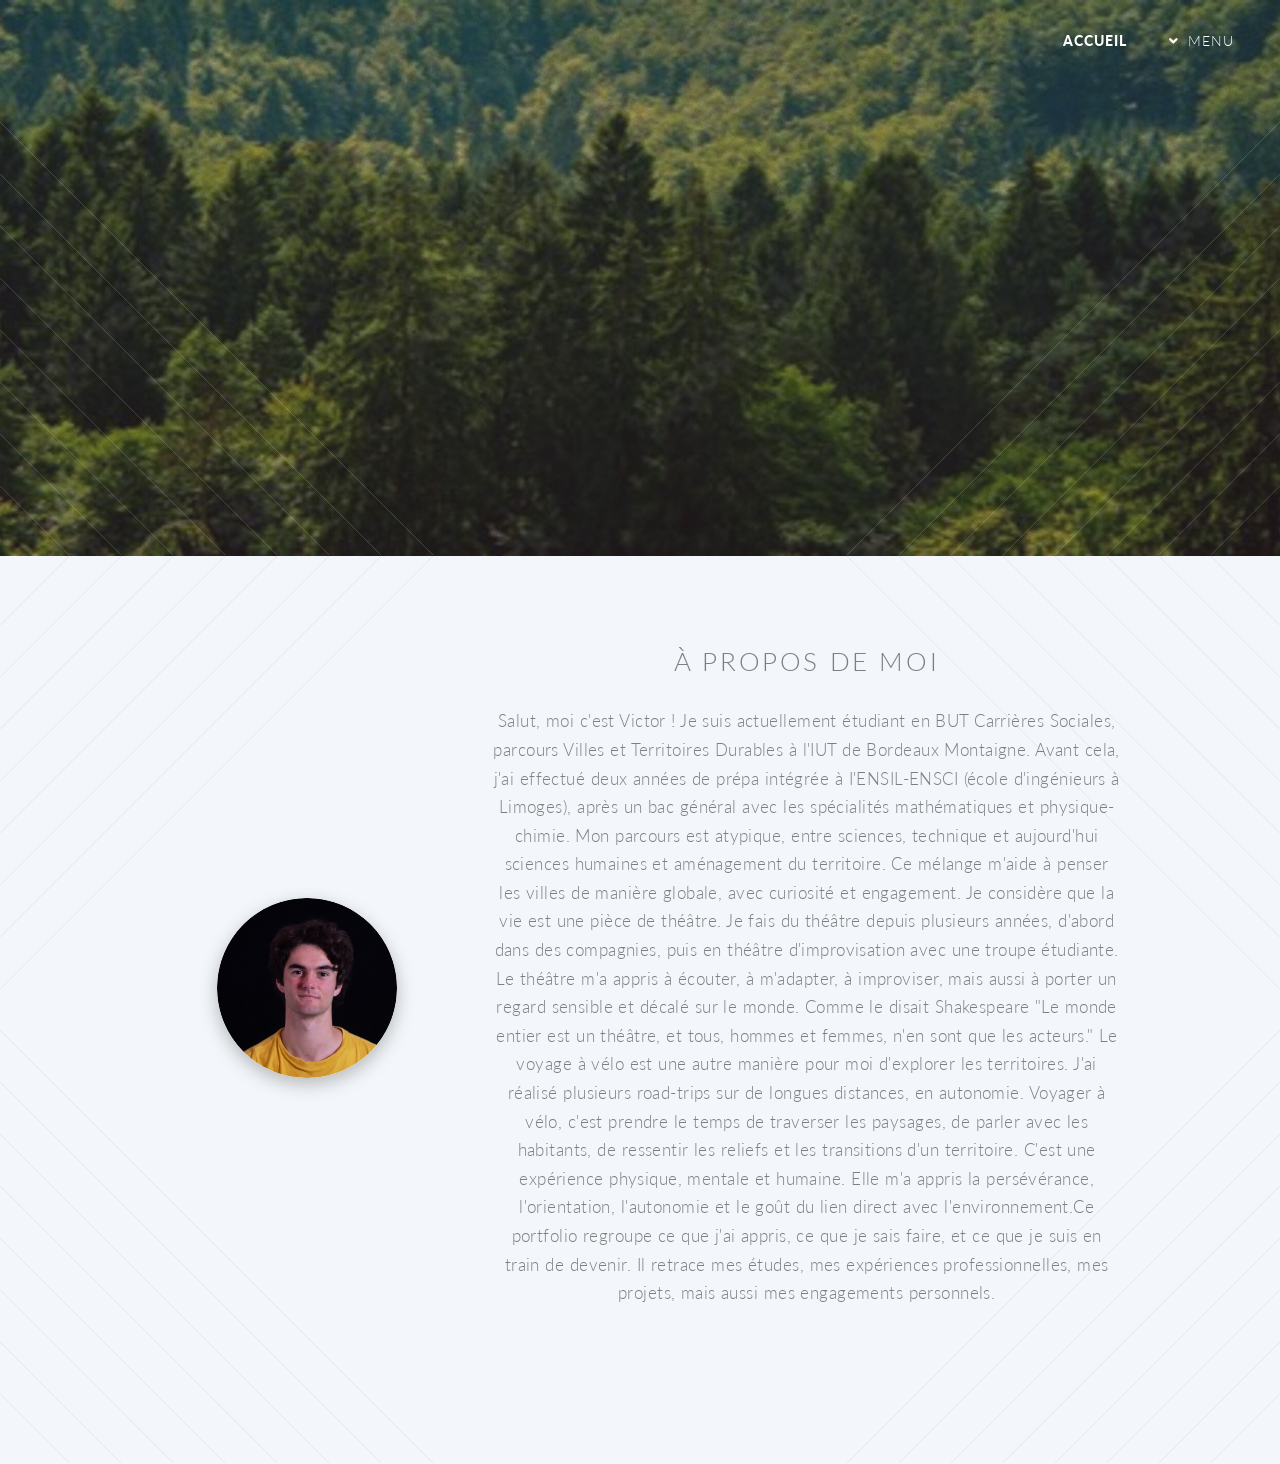
==== index.html @ 9b6bcefb "Update index.html" ====
<!DOCTYPE HTML>
<!--
	Twenty by HTML5 UP
	html5up.net | @ajlkn
	Free for personal and commercial use under the CCA 3.0 license (html5up.net/license)
-->
<html>
	<head>
		<meta charset="utf-8" />
		<meta name="viewport" content="width=device-width, initial-scale=1, user-scalable=no" />
		<link rel="stylesheet" href="assets/css/main.css" />
		<noscript><link rel="stylesheet" href="assets/css/noscript.css" /></noscript>
	</head>
	<body class="index is-preload">
		<div id="page-wrapper">

			<!-- Header -->
				<header id="header" class="alt">
					<nav id="nav">
						<ul>
							<li class="current"><a href="index.html">Accueil</a></li>
							<li class="submenu">
								<a href="#">Menu</a>
								<ul>
									<li><a href="left-sidebar.html">Mes études</a></li>
									<li><a href="right-sidebar.html">Mes experiences</a></li>
									<li><a href="no-sidebar.html">No Sidebar</a></li>
									<li><a href="contact.html">Contact</a></li>
									</li>
								</ul>
							
					</nav>
				</header>

			<!-- Banner -->
				<section id="banner">

					<!--
						".inner" is set up as an inline-block so it automatically expands
						in both directions to fit whatever's inside it. This means it won't
						automatically wrap lines, so be sure to use line breaks where
						appropriate (<br />).
					-->
					<div class="inner">

						<header>
							<h2>Portfolio <br>Victor <br>Thiébaut Pelgrain</h2>
						</footer>

					</div>

				</section>

			<!-- Main -->
				<article id="main">

			<!-- Section À propos de moi -->
				<section class="wrapper style1 container special">
					<div class="row aln-middle">
						<div class="col-4" style="text-align: center;">
							<div class="profile-pic">
					<img src="images/victor1.png" alt="Victor" />
				</div>
			</div>
			<div class="col-8">
						<h2>À propos de moi</h2>
						<p> Salut, moi c'est Victor !
Je suis actuellement étudiant en BUT Carrières Sociales, parcours Villes et Territoires Durables à l'IUT de Bordeaux Montaigne.
Avant cela, j'ai effectué deux années de prépa intégrée à I'ENSIL-ENSCI (école d'ingénieurs à Limoges), après un bac général avec les spécialités mathématiques et physique-chimie.
Mon parcours est atypique, entre sciences, technique et aujourd'hui sciences humaines et aménagement du territoire. Ce mélange m'aide à penser les villes de manière globale, avec curiosité et engagement.
Je considère que la vie est une pièce de théâtre. Je fais du théâtre depuis plusieurs années, d'abord dans des compagnies, puis en théâtre d'improvisation avec une troupe étudiante. Le théâtre m'a appris à écouter, à m'adapter, à improviser, mais aussi à porter un regard sensible et décalé sur le monde. Comme le disait Shakespeare
"Le monde entier est un théâtre, et tous, hommes et femmes, n'en sont que les acteurs."
Le voyage à vélo est une autre manière pour moi d'explorer les territoires. J'ai réalisé plusieurs road-trips sur de longues distances, en autonomie. Voyager à vélo, c'est prendre le temps de traverser les paysages, de parler avec les habitants, de ressentir les reliefs et les transitions d'un territoire. C'est une expérience physique, mentale et humaine. Elle m'a appris la persévérance, l'orientation, l'autonomie et le goût du lien direct avec l'environnement.Ce portfolio regroupe ce que j'ai appris, ce que je sais faire, et ce que je suis en train de devenir. Il retrace mes études, mes expériences professionnelles, mes projets, mais aussi mes engagements personnels.
</p>
					</header>


</html>
---- assets/css/main.css ----
@import url("fontawesome-all.min.css");
@import url("https://fonts.googleapis.com/css?family=Lato:300,400,900");

/*
	Twenty by HTML5 UP
	html5up.net | @ajlkn
	Free for personal and commercial use under the CCA 3.0 license (html5up.net/license)
*/

html, body, div, span, applet, object,
iframe, h1, h2, h3, h4, h5, h6, p, blockquote,
pre, a, abbr, acronym, address, big, cite,
code, del, dfn, em, img, ins, kbd, q, s, samp,
small, strike, strong, sub, sup, tt, var, b,
u, i, center, dl, dt, dd, ol, ul, li, fieldset,
form, label, legend, table, caption, tbody,
tfoot, thead, tr, th, td, article, aside,
canvas, details, embed, figure, figcaption,
footer, header, hgroup, menu, nav, output, ruby,
section, summary, time, mark, audio, video {
	margin: 0;
	padding: 0;
	border: 0;
	font-size: 100%;
	font: inherit;
	vertical-align: baseline;}

article, aside, details, figcaption, figure,
footer, header, hgroup, menu, nav, section {
	display: block;}

body {
	line-height: 1;
}

ol, ul {
	list-style: none;
}

blockquote, q {
	quotes: none;
}

	blockquote:before, blockquote:after, q:before, q:after {
		content: '';
		content: none;
	}

table {
	border-collapse: collapse;
	border-spacing: 0;
}

body {
	-webkit-text-size-adjust: none;
}

mark {
	background-color: transparent;
	color: inherit;
}

input::-moz-focus-inner {
	border: 0;
	padding: 0;
}

input, select, textarea {
	-moz-appearance: none;
	-webkit-appearance: none;
	-ms-appearance: none;
	appearance: none;
}

/* Basic */

	html {
		box-sizing: border-box;
	}

	*, *:before, *:after {
		box-sizing: inherit;
	}

	body {
		background: #f3f6fa;
	}

		body.is-preload *, body.is-preload *:before, body.is-preload *:after {
			-moz-animation: none !important;
			-webkit-animation: none !important;
			-ms-animation: none !important;
			animation: none !important;
			-moz-transition: none !important;
			-webkit-transition: none !important;
			-ms-transition: none !important;
			transition: none !important;
		}

	body, input, select, textarea {
		color: #7c8081;
		font-family: 'Lato', sans-serif;
		font-size: 15pt;
		font-weight: 300;
		letter-spacing: 0.025em;
		line-height: 1.75em;
	}

	a {
		-moz-transition: color 0.2s ease-in-out, border-color 0.2s ease-in-out, background-color 0.2s ease-in-out;
		-webkit-transition: color 0.2s ease-in-out, border-color 0.2s ease-in-out, background-color 0.2s ease-in-out;
		-ms-transition: color 0.2s ease-in-out, border-color 0.2s ease-in-out, background-color 0.2s ease-in-out;
		transition: color 0.2s ease-in-out, border-color 0.2s ease-in-out, background-color 0.2s ease-in-out;
		color: #3fb1a3;
		text-decoration: none;
		border-bottom: dotted 1px;
	}

		a:hover {
			border-bottom-color: transparent;
		}

	strong, b {
		font-weight: 400;
	}

	p, ul, ol, dl, table, blockquote {
		margin: 0 0 2em 0;
	}

	h1, h2, h3, h4, h5, h6 {
		color: inherit;
		font-weight: 300;
		line-height: 1.75em;
		margin-bottom: 1em;
		text-transform: uppercase;
	}

		h1 a, h2 a, h3 a, h4 a, h5 a, h6 a {
			color: inherit;
			text-decoration: none;
			border: 0;
		}

	h2 {
		font-size: 1.5em;
		letter-spacing: 0.1em;
	}

	h3 {
		font-size: 1.15em;
		letter-spacing: 0.025em;
	}

	sub {
		font-size: 0.8em;
		position: relative;
		top: 0.5em;
	}

	sup {
		font-size: 0.8em;
		position: relative;
		top: -0.5em;
	}

	hr {
		border-top: solid 1px rgba(124, 128, 129, 0.2);
		border: 0;
		margin-bottom: 1.5em;
	}

	blockquote {
		border-left: solid 0.5em rgba(124, 128, 129, 0.2);
		font-style: italic;
		padding: 1em 0 1em 2em;
	}

/* Container */

	.container {
		margin: 0 auto;
		max-width: 100%;
		width: 1400px;
	}

		.container.medium {
			width: 1050px;
		}

		@media screen and (max-width: 1680px) {

			.container {
				width: 1200px;
			}

				.container.medium {
					width: 900px;
				}

		}

		@media screen and (max-width: 1280px) {

			.container {
				width: 960px;
			}

				.container.medium {
					width: 735px;
				}

		}

		@media screen and (max-width: 980px) {

			.container {
				width: 95%;
			}

				.container.medium {
					width: 71.25%;
				}

		}

		@media screen and (max-width: 840px) {

			.container {
				width: 95%;
			}

				.container.medium {
					width: 95%;
				}

		}

		@media screen and (max-width: 736px) {

			.container {
				width: 100%;
			}

				.container.medium {
					width: 100%;
				}

		}

/* Row */

	.row {
		display: flex;
		flex-wrap: wrap;
		box-sizing: border-box;
		align-items: stretch;
	}

		.row > * {
			box-sizing: border-box;
		}

		.row.gtr-uniform > * > :last-child {
			margin-bottom: 0;
		}

		.row.aln-left {
			justify-content: flex-start;
		}

		.row.aln-center {
			justify-content: center;
		}

		.row.aln-right {
			justify-content: flex-end;
		}

		.row.aln-top {
			align-items: flex-start;
		}

		.row.aln-middle {
			align-items: center;
		}

		.row.aln-bottom {
			align-items: flex-end;
		}

		.row > .imp {
			order: -1;
		}

		.row > .col-1 {
			width: 8.33333%;
		}

		.row > .off-1 {
			margin-left: 8.33333%;
		}

		.row > .col-2 {
			width: 16.66667%;
		}

		.row > .off-2 {
			margin-left: 16.66667%;
		}

		.row > .col-3 {
			width: 25%;
		}

		.row > .off-3 {
			margin-left: 25%;
		}

		.row > .col-4 {
			width: 33.33333%;
		}

		.row > .off-4 {
			margin-left: 33.33333%;
		}

		.row > .col-5 {
			width: 41.66667%;
		}

		.row > .off-5 {
			margin-left: 41.66667%;
		}

		.row > .col-6 {
			width: 50%;
		}

		.row > .off-6 {
			margin-left: 50%;
		}

		.row > .col-7 {
			width: 58.33333%;
		}

		.row > .off-7 {
			margin-left: 58.33333%;
		}

		.row > .col-8 {
			width: 66.66667%;
		}

		.row > .off-8 {
			margin-left: 66.66667%;
		}

		.row > .col-9 {
			width: 75%;
		}

		.row > .off-9 {
			margin-left: 75%;
		}

		.row > .col-10 {
			width: 83.33333%;
		}

		.row > .off-10 {
			margin-left: 83.33333%;
		}

		.row > .col-11 {
			width: 91.66667%;
		}

		.row > .off-11 {
			margin-left: 91.66667%;
		}

		.row > .col-12 {
			width: 100%;
		}

		.row > .off-12 {
			margin-left: 100%;
		}

		.row.gtr-0 {
			margin-top: 0px;
			margin-left: 0px;
		}

			.row.gtr-0 > * {
				padding: 0px 0 0 0px;
			}

			.row.gtr-0.gtr-uniform {
				margin-top: 0px;
			}

				.row.gtr-0.gtr-uniform > * {
					padding-top: 0px;
				}

		.row.gtr-25 {
			margin-top: -12.5px;
			margin-left: -12.5px;
		}

			.row.gtr-25 > * {
				padding: 12.5px 0 0 12.5px;
			}

			.row.gtr-25.gtr-uniform {
				margin-top: -12.5px;
			}

				.row.gtr-25.gtr-uniform > * {
					padding-top: 12.5px;
				}

		.row.gtr-50 {
			margin-top: -25px;
			margin-left: -25px;
		}

			.row.gtr-50 > * {
				padding: 25px 0 0 25px;
			}

			.row.gtr-50.gtr-uniform {
				margin-top: -25px;
			}

				.row.gtr-50.gtr-uniform > * {
					padding-top: 25px;
				}

		.row {
			margin-top: -50px;
			margin-left: -50px;
		}

			.row > * {
				padding: 50px 0 0 50px;
			}

			.row.gtr-uniform {
				margin-top: -50px;
			}

				.row.gtr-uniform > * {
					padding-top: 50px;
				}

		.row.gtr-150 {
			margin-top: -75px;
			margin-left: -75px;
		}

			.row.gtr-150 > * {
				padding: 75px 0 0 75px;
			}

			.row.gtr-150.gtr-uniform {
				margin-top: -75px;
			}

				.row.gtr-150.gtr-uniform > * {
					padding-top: 75px;
				}

		.row.gtr-200 {
			margin-top: -100px;
			margin-left: -100px;
		}

			.row.gtr-200 > * {
				padding: 100px 0 0 100px;
			}

			.row.gtr-200.gtr-uniform {
				margin-top: -100px;
			}

				.row.gtr-200.gtr-uniform > * {
					padding-top: 100px;
				}

		@media screen and (max-width: 1680px) {

			.row {
				display: flex;
				flex-wrap: wrap;
				box-sizing: border-box;
				align-items: stretch;
			}

				.row > * {
					box-sizing: border-box;
				}

				.row.gtr-uniform > * > :last-child {
					margin-bottom: 0;
				}

				.row.aln-left {
					justify-content: flex-start;
				}

				.row.aln-center {
					justify-content: center;
				}

				.row.aln-right {
					justify-content: flex-end;
				}

				.row.aln-top {
					align-items: flex-start;
				}

				.row.aln-middle {
					align-items: center;
				}

				.row.aln-bottom {
					align-items: flex-end;
				}

				.row > .imp-wide {
					order: -1;
				}

				.row > .col-1-wide {
					width: 8.33333%;
				}

				.row > .off-1-wide {
					margin-left: 8.33333%;
				}

				.row > .col-2-wide {
					width: 16.66667%;
				}

				.row > .off-2-wide {
					margin-left: 16.66667%;
				}

				.row > .col-3-wide {
					width: 25%;
				}

				.row > .off-3-wide {
					margin-left: 25%;
				}

				.row > .col-4-wide {
					width: 33.33333%;
				}

				.row > .off-4-wide {
					margin-left: 33.33333%;
				}

				.row > .col-5-wide {
					width: 41.66667%;
				}

				.row > .off-5-wide {
					margin-left: 41.66667%;
				}

				.row > .col-6-wide {
					width: 50%;
				}

				.row > .off-6-wide {
					margin-left: 50%;
				}

				.row > .col-7-wide {
					width: 58.33333%;
				}

				.row > .off-7-wide {
					margin-left: 58.33333%;
				}

				.row > .col-8-wide {
					width: 66.66667%;
				}

				.row > .off-8-wide {
					margin-left: 66.66667%;
				}

				.row > .col-9-wide {
					width: 75%;
				}

				.row > .off-9-wide {
					margin-left: 75%;
				}

				.row > .col-10-wide {
					width: 83.33333%;
				}

				.row > .off-10-wide {
					margin-left: 83.33333%;
				}

				.row > .col-11-wide {
					width: 91.66667%;
				}

				.row > .off-11-wide {
					margin-left: 91.66667%;
				}

				.row > .col-12-wide {
					width: 100%;
				}

				.row > .off-12-wide {
					margin-left: 100%;
				}

				.row.gtr-0 {
					margin-top: 0px;
					margin-left: 0px;
				}

					.row.gtr-0 > * {
						padding: 0px 0 0 0px;
					}

					.row.gtr-0.gtr-uniform {
						margin-top: 0px;
					}

						.row.gtr-0.gtr-uniform > * {
							padding-top: 0px;
						}

				.row.gtr-25 {
					margin-top: -10px;
					margin-left: -10px;
				}

					.row.gtr-25 > * {
						padding: 10px 0 0 10px;
					}

					.row.gtr-25.gtr-uniform {
						margin-top: -10px;
					}

						.row.gtr-25.gtr-uniform > * {
							padding-top: 10px;
						}

				.row.gtr-50 {
					margin-top: -20px;
					margin-left: -20px;
				}

					.row.gtr-50 > * {
						padding: 20px 0 0 20px;
					}

					.row.gtr-50.gtr-uniform {
						margin-top: -20px;
					}

						.row.gtr-50.gtr-uniform > * {
							padding-top: 20px;
						}

				.row {
					margin-top: -40px;
					margin-left: -40px;
				}

					.row > * {
						padding: 40px 0 0 40px;
					}

					.row.gtr-uniform {
						margin-top: -40px;
					}

						.row.gtr-uniform > * {
							padding-top: 40px;
						}

				.row.gtr-150 {
					margin-top: -60px;
					margin-left: -60px;
				}

					.row.gtr-150 > * {
						padding: 60px 0 0 60px;
					}

					.row.gtr-150.gtr-uniform {
						margin-top: -60px;
					}

						.row.gtr-150.gtr-uniform > * {
							padding-top: 60px;
						}

				.row.gtr-200 {
					margin-top: -80px;
					margin-left: -80px;
				}

					.row.gtr-200 > * {
						padding: 80px 0 0 80px;
					}

					.row.gtr-200.gtr-uniform {
						margin-top: -80px;
					}

						.row.gtr-200.gtr-uniform > * {
							padding-top: 80px;
						}

		}

		@media screen and (max-width: 1280px) {

			.row {
				display: flex;
				flex-wrap: wrap;
				box-sizing: border-box;
				align-items: stretch;
			}

				.row > * {
					box-sizing: border-box;
				}

				.row.gtr-uniform > * > :last-child {
					margin-bottom: 0;
				}

				.row.aln-left {
					justify-content: flex-start;
				}

				.row.aln-center {
					justify-content: center;
				}

				.row.aln-right {
					justify-content: flex-end;
				}

				.row.aln-top {
					align-items: flex-start;
				}

				.row.aln-middle {
					align-items: center;
				}

				.row.aln-bottom {
					align-items: flex-end;
				}

				.row > .imp-normal {
					order: -1;
				}

				.row > .col-1-normal {
					width: 8.33333%;
				}

				.row > .off-1-normal {
					margin-left: 8.33333%;
				}

				.row > .col-2-normal {
					width: 16.66667%;
				}

				.row > .off-2-normal {
					margin-left: 16.66667%;
				}

				.row > .col-3-normal {
					width: 25%;
				}

				.row > .off-3-normal {
					margin-left: 25%;
				}

				.row > .col-4-normal {
					width: 33.33333%;
				}

				.row > .off-4-normal {
					margin-left: 33.33333%;
				}

				.row > .col-5-normal {
					width: 41.66667%;
				}

				.row > .off-5-normal {
					margin-left: 41.66667%;
				}

				.row > .col-6-normal {
					width: 50%;
				}

				.row > .off-6-normal {
					margin-left: 50%;
				}

				.row > .col-7-normal {
					width: 58.33333%;
				}

				.row > .off-7-normal {
					margin-left: 58.33333%;
				}

				.row > .col-8-normal {
					width: 66.66667%;
				}

				.row > .off-8-normal {
					margin-left: 66.66667%;
				}

				.row > .col-9-normal {
					width: 75%;
				}

				.row > .off-9-normal {
					margin-left: 75%;
				}

				.row > .col-10-normal {
					width: 83.33333%;
				}

				.row > .off-10-normal {
					margin-left: 83.33333%;
				}

				.row > .col-11-normal {
					width: 91.66667%;
				}

				.row > .off-11-normal {
					margin-left: 91.66667%;
				}

				.row > .col-12-normal {
					width: 100%;
				}

				.row > .off-12-normal {
					margin-left: 100%;
				}

				.row.gtr-0 {
					margin-top: 0px;
					margin-left: 0px;
				}

					.row.gtr-0 > * {
						padding: 0px 0 0 0px;
					}

					.row.gtr-0.gtr-uniform {
						margin-top: 0px;
					}

						.row.gtr-0.gtr-uniform > * {
							padding-top: 0px;
						}

				.row.gtr-25 {
					margin-top: -10px;
					margin-left: -10px;
				}

					.row.gtr-25 > * {
						padding: 10px 0 0 10px;
					}

					.row.gtr-25.gtr-uniform {
						margin-top: -10px;
					}

						.row.gtr-25.gtr-uniform > * {
							padding-top: 10px;
						}

				.row.gtr-50 {
					margin-top: -20px;
					margin-left: -20px;
				}

					.row.gtr-50 > * {
						padding: 20px 0 0 20px;
					}

					.row.gtr-50.gtr-uniform {
						margin-top: -20px;
					}

						.row.gtr-50.gtr-uniform > * {
							padding-top: 20px;
						}

				.row {
					margin-top: -40px;
					margin-left: -40px;
				}

					.row > * {
						padding: 40px 0 0 40px;
					}

					.row.gtr-uniform {
						margin-top: -40px;
					}

						.row.gtr-uniform > * {
							padding-top: 40px;
						}

				.row.gtr-150 {
					margin-top: -60px;
					margin-left: -60px;
				}

					.row.gtr-150 > * {
						padding: 60px 0 0 60px;
					}

					.row.gtr-150.gtr-uniform {
						margin-top: -60px;
					}

						.row.gtr-150.gtr-uniform > * {
							padding-top: 60px;
						}

				.row.gtr-200 {
					margin-top: -80px;
					margin-left: -80px;
				}

					.row.gtr-200 > * {
						padding: 80px 0 0 80px;
					}

					.row.gtr-200.gtr-uniform {
						margin-top: -80px;
					}

						.row.gtr-200.gtr-uniform > * {
							padding-top: 80px;
						}

		}

		@media screen and (max-width: 980px) {

			.row {
				display: flex;
				flex-wrap: wrap;
				box-sizing: border-box;
				align-items: stretch;
			}

				.row > * {
					box-sizing: border-box;
				}

				.row.gtr-uniform > * > :last-child {
					margin-bottom: 0;
				}

				.row.aln-left {
					justify-content: flex-start;
				}

				.row.aln-center {
					justify-content: center;
				}

				.row.aln-right {
					justify-content: flex-end;
				}

				.row.aln-top {
					align-items: flex-start;
				}

				.row.aln-middle {
					align-items: center;
				}

				.row.aln-bottom {
					align-items: flex-end;
				}

				.row > .imp-narrow {
					order: -1;
				}

				.row > .col-1-narrow {
					width: 8.33333%;
				}

				.row > .off-1-narrow {
					margin-left: 8.33333%;
				}

				.row > .col-2-narrow {
					width: 16.66667%;
				}

				.row > .off-2-narrow {
					margin-left: 16.66667%;
				}

				.row > .col-3-narrow {
					width: 25%;
				}

				.row > .off-3-narrow {
					margin-left: 25%;
				}

				.row > .col-4-narrow {
					width: 33.33333%;
				}

				.row > .off-4-narrow {
					margin-left: 33.33333%;
				}

				.row > .col-5-narrow {
					width: 41.66667%;
				}

				.row > .off-5-narrow {
					margin-left: 41.66667%;
				}

				.row > .col-6-narrow {
					width: 50%;
				}

				.row > .off-6-narrow {
					margin-left: 50%;
				}

				.row > .col-7-narrow {
					width: 58.33333%;
				}

				.row > .off-7-narrow {
					margin-left: 58.33333%;
				}

				.row > .col-8-narrow {
					width: 66.66667%;
				}

				.row > .off-8-narrow {
					margin-left: 66.66667%;
				}

				.row > .col-9-narrow {
					width: 75%;
				}

				.row > .off-9-narrow {
					margin-left: 75%;
				}

				.row > .col-10-narrow {
					width: 83.33333%;
				}

				.row > .off-10-narrow {
					margin-left: 83.33333%;
				}

				.row > .col-11-narrow {
					width: 91.66667%;
				}

				.row > .off-11-narrow {
					margin-left: 91.66667%;
				}

				.row > .col-12-narrow {
					width: 100%;
				}

				.row > .off-12-narrow {
					margin-left: 100%;
				}

				.row.gtr-0 {
					margin-top: 0px;
					margin-left: 0px;
				}

					.row.gtr-0 > * {
						padding: 0px 0 0 0px;
					}

					.row.gtr-0.gtr-uniform {
						margin-top: 0px;
					}

						.row.gtr-0.gtr-uniform > * {
							padding-top: 0px;
						}

				.row.gtr-25 {
					margin-top: -7.5px;
					margin-left: -7.5px;
				}

					.row.gtr-25 > * {
						padding: 7.5px 0 0 7.5px;
					}

					.row.gtr-25.gtr-uniform {
						margin-top: -7.5px;
					}

						.row.gtr-25.gtr-uniform > * {
							padding-top: 7.5px;
						}

				.row.gtr-50 {
					margin-top: -15px;
					margin-left: -15px;
				}

					.row.gtr-50 > * {
						padding: 15px 0 0 15px;
					}

					.row.gtr-50.gtr-uniform {
						margin-top: -15px;
					}

						.row.gtr-50.gtr-uniform > * {
							padding-top: 15px;
						}

				.row {
					margin-top: -30px;
					margin-left: -30px;
				}

					.row > * {
						padding: 30px 0 0 30px;
					}

					.row.gtr-uniform {
						margin-top: -30px;
					}

						.row.gtr-uniform > * {
							padding-top: 30px;
						}

				.row.gtr-150 {
					margin-top: -45px;
					margin-left: -45px;
				}

					.row.gtr-150 > * {
						padding: 45px 0 0 45px;
					}

					.row.gtr-150.gtr-uniform {
						margin-top: -45px;
					}

						.row.gtr-150.gtr-uniform > * {
							padding-top: 45px;
						}

				.row.gtr-200 {
					margin-top: -60px;
					margin-left: -60px;
				}

					.row.gtr-200 > * {
						padding: 60px 0 0 60px;
					}

					.row.gtr-200.gtr-uniform {
						margin-top: -60px;
					}

						.row.gtr-200.gtr-uniform > * {
							padding-top: 60px;
						}

		}

		@media screen and (max-width: 840px) {

			.row {
				display: flex;
				flex-wrap: wrap;
				box-sizing: border-box;
				align-items: stretch;
			}

				.row > * {
					box-sizing: border-box;
				}

				.row.gtr-uniform > * > :last-child {
					margin-bottom: 0;
				}

				.row.aln-left {
					justify-content: flex-start;
				}

				.row.aln-center {
					justify-content: center;
				}

				.row.aln-right {
					justify-content: flex-end;
				}

				.row.aln-top {
					align-items: flex-start;
				}

				.row.aln-middle {
					align-items: center;
				}

				.row.aln-bottom {
					align-items: flex-end;
				}

				.row > .imp-narrower {
					order: -1;
				}

				.row > .col-1-narrower {
					width: 8.33333%;
				}

				.row > .off-1-narrower {
					margin-left: 8.33333%;
				}

				.row > .col-2-narrower {
					width: 16.66667%;
				}

				.row > .off-2-narrower {
					margin-left: 16.66667%;
				}

				.row > .col-3-narrower {
					width: 25%;
				}

				.row > .off-3-narrower {
					margin-left: 25%;
				}

				.row > .col-4-narrower {
					width: 33.33333%;
				}

				.row > .off-4-narrower {
					margin-left: 33.33333%;
				}

				.row > .col-5-narrower {
					width: 41.66667%;
				}

				.row > .off-5-narrower {
					margin-left: 41.66667%;
				}

				.row > .col-6-narrower {
					width: 50%;
				}

				.row > .off-6-narrower {
					margin-left: 50%;
				}

				.row > .col-7-narrower {
					width: 58.33333%;
				}

				.row > .off-7-narrower {
					margin-left: 58.33333%;
				}

				.row > .col-8-narrower {
					width: 66.66667%;
				}

				.row > .off-8-narrower {
					margin-left: 66.66667%;
				}

				.row > .col-9-narrower {
					width: 75%;
				}

				.row > .off-9-narrower {
					margin-left: 75%;
				}

				.row > .col-10-narrower {
					width: 83.33333%;
				}

				.row > .off-10-narrower {
					margin-left: 83.33333%;
				}

				.row > .col-11-narrower {
					width: 91.66667%;
				}

				.row > .off-11-narrower {
					margin-left: 91.66667%;
				}

				.row > .col-12-narrower {
					width: 100%;
				}

				.row > .off-12-narrower {
					margin-left: 100%;
				}

				.row.gtr-0 {
					margin-top: 0px;
					margin-left: 0px;
				}

					.row.gtr-0 > * {
						padding: 0px 0 0 0px;
					}

					.row.gtr-0.gtr-uniform {
						margin-top: 0px;
					}

						.row.gtr-0.gtr-uniform > * {
							padding-top: 0px;
						}

				.row.gtr-25 {
					margin-top: -7.5px;
					margin-left: -7.5px;
				}

					.row.gtr-25 > * {
						padding: 7.5px 0 0 7.5px;
					}

					.row.gtr-25.gtr-uniform {
						margin-top: -7.5px;
					}

						.row.gtr-25.gtr-uniform > * {
							padding-top: 7.5px;
						}

				.row.gtr-50 {
					margin-top: -15px;
					margin-left: -15px;
				}

					.row.gtr-50 > * {
						padding: 15px 0 0 15px;
					}

					.row.gtr-50.gtr-uniform {
						margin-top: -15px;
					}

						.row.gtr-50.gtr-uniform > * {
							padding-top: 15px;
						}

				.row {
					margin-top: -30px;
					margin-left: -30px;
				}

					.row > * {
						padding: 30px 0 0 30px;
					}

					.row.gtr-uniform {
						margin-top: -30px;
					}

						.row.gtr-uniform > * {
							padding-top: 30px;
						}

				.row.gtr-150 {
					margin-top: -45px;
					margin-left: -45px;
				}

					.row.gtr-150 > * {
						padding: 45px 0 0 45px;
					}

					.row.gtr-150.gtr-uniform {
						margin-top: -45px;
					}

						.row.gtr-150.gtr-uniform > * {
							padding-top: 45px;
						}

				.row.gtr-200 {
					margin-top: -60px;
					margin-left: -60px;
				}

					.row.gtr-200 > * {
						padding: 60px 0 0 60px;
					}

					.row.gtr-200.gtr-uniform {
						margin-top: -60px;
					}

						.row.gtr-200.gtr-uniform > * {
							padding-top: 60px;
						}

		}

		@media screen and (max-width: 736px) {

			.row {
				display: flex;
				flex-wrap: wrap;
				box-sizing: border-box;
				align-items: stretch;
			}

				.row > * {
					box-sizing: border-box;
				}

				.row.gtr-uniform > * > :last-child {
					margin-bottom: 0;
				}

				.row.aln-left {
					justify-content: flex-start;
				}

				.row.aln-center {
					justify-content: center;
				}

				.row.aln-right {
					justify-content: flex-end;
				}

				.row.aln-top {
					align-items: flex-start;
				}

				.row.aln-middle {
					align-items: center;
				}

				.row.aln-bottom {
					align-items: flex-end;
				}

				.row > .imp-mobile {
					order: -1;
				}

				.row > .col-1-mobile {
					width: 8.33333%;
				}

				.row > .off-1-mobile {
					margin-left: 8.33333%;
				}

				.row > .col-2-mobile {
					width: 16.66667%;
				}

				.row > .off-2-mobile {
					margin-left: 16.66667%;
				}

				.row > .col-3-mobile {
					width: 25%;
				}

				.row > .off-3-mobile {
					margin-left: 25%;
				}

				.row > .col-4-mobile {
					width: 33.33333%;
				}

				.row > .off-4-mobile {
					margin-left: 33.33333%;
				}

				.row > .col-5-mobile {
					width: 41.66667%;
				}

				.row > .off-5-mobile {
					margin-left: 41.66667%;
				}

				.row > .col-6-mobile {
					width: 50%;
				}

				.row > .off-6-mobile {
					margin-left: 50%;
				}

				.row > .col-7-mobile {
					width: 58.33333%;
				}

				.row > .off-7-mobile {
					margin-left: 58.33333%;
				}

				.row > .col-8-mobile {
					width: 66.66667%;
				}

				.row > .off-8-mobile {
					margin-left: 66.66667%;
				}

				.row > .col-9-mobile {
					width: 75%;
				}

				.row > .off-9-mobile {
					margin-left: 75%;
				}

				.row > .col-10-mobile {
					width: 83.33333%;
				}

				.row > .off-10-mobile {
					margin-left: 83.33333%;
				}

				.row > .col-11-mobile {
					width: 91.66667%;
				}

				.row > .off-11-mobile {
					margin-left: 91.66667%;
				}

				.row > .col-12-mobile {
					width: 100%;
				}

				.row > .off-12-mobile {
					margin-left: 100%;
				}

				.row.gtr-0 {
					margin-top: 0px;
					margin-left: 0px;
				}

					.row.gtr-0 > * {
						padding: 0px 0 0 0px;
					}

					.row.gtr-0.gtr-uniform {
						margin-top: 0px;
					}

						.row.gtr-0.gtr-uniform > * {
							padding-top: 0px;
						}

				.row.gtr-25 {
					margin-top: -7.5px;
					margin-left: -7.5px;
				}

					.row.gtr-25 > * {
						padding: 7.5px 0 0 7.5px;
					}

					.row.gtr-25.gtr-uniform {
						margin-top: -7.5px;
					}

						.row.gtr-25.gtr-uniform > * {
							padding-top: 7.5px;
						}

				.row.gtr-50 {
					margin-top: -15px;
					margin-left: -15px;
				}

					.row.gtr-50 > * {
						padding: 15px 0 0 15px;
					}

					.row.gtr-50.gtr-uniform {
						margin-top: -15px;
					}

						.row.gtr-50.gtr-uniform > * {
							padding-top: 15px;
						}

				.row {
					margin-top: -30px;
					margin-left: -30px;
				}

					.row > * {
						padding: 30px 0 0 30px;
					}

					.row.gtr-uniform {
						margin-top: -30px;
					}

						.row.gtr-uniform > * {
							padding-top: 30px;
						}

				.row.gtr-150 {
					margin-top: -45px;
					margin-left: -45px;
				}

					.row.gtr-150 > * {
						padding: 45px 0 0 45px;
					}

					.row.gtr-150.gtr-uniform {
						margin-top: -45px;
					}

						.row.gtr-150.gtr-uniform > * {
							padding-top: 45px;
						}

				.row.gtr-200 {
					margin-top: -60px;
					margin-left: -60px;
				}

					.row.gtr-200 > * {
						padding: 60px 0 0 60px;
					}

					.row.gtr-200.gtr-uniform {
						margin-top: -60px;
					}

						.row.gtr-200.gtr-uniform > * {
							padding-top: 60px;
						}

		}

/* Section/Article */

	section.special, article.special {
		text-align: center;
	}

	header.major {
		padding-bottom: 2em;
	}

	header.special {
		margin-bottom: 5em;
		padding-top: 7em;
		position: relative;
		text-align: center;
	}

		header.special:before, header.special:after {
			border-bottom: solid 1.5px;
			border-top: solid 1.5px;
			content: '';
			height: 7px;
			opacity: 0.1;
			position: absolute;
			top: 1.75em;
			width: 43%;
		}

		header.special:before {
			left: 0;
		}

		header.special:after {
			right: 0;
		}

		header.special h2 {
			margin-bottom: 0;
		}

		header.special h2 + p {
			margin-bottom: 0;
			padding-top: 1.5em;
		}

		header.special .icon {
			cursor: default;
			height: 7em;
			left: 0;
			position: absolute;
			text-align: center;
			top: 1em;
			width: 100%;
		}

			header.special .icon:before {
				font-size: 3.5em;
				opacity: 0.35;
			}

	footer > :last-child {
		margin-bottom: 0;
	}

	footer.major {
		padding-top: 3em;
	}

/* Form */

	input[type="text"],
	input[type="password"],
	input[type="email"],
	textarea {
		-moz-transition: background-color 0.2s ease-in-out, border-color 0.2s ease-in-out;
		-webkit-transition: background-color 0.2s ease-in-out, border-color 0.2s ease-in-out;
		-ms-transition: background-color 0.2s ease-in-out, border-color 0.2s ease-in-out;
		transition: background-color 0.2s ease-in-out, border-color 0.2s ease-in-out;
		-moz-appearance: none;
		-webkit-appearance: none;
		-ms-appearance: none;
		appearance: none;
		background: none;
		border: solid 1px rgba(124, 128, 129, 0.2);
		border-radius: 0;
		color: inherit;
		display: block;
		padding: 0.75em;
		text-decoration: none;
		width: 100%;
		outline: 0;
	}

		input[type="text"]:focus,
		input[type="password"]:focus,
		input[type="email"]:focus,
		textarea:focus {
			border-color: #83d3c9;
		}

	input[type="text"],
	input[type="password"],
	input[type="email"] {
		line-height: 1em;
	}

	::-webkit-input-placeholder {
		color: inherit;
		opacity: 0.5;
		position: relative;
		top: 3px;
	}

	:-moz-placeholder {
		color: inherit;
		opacity: 0.5;
	}

	::-moz-placeholder {
		color: inherit;
		opacity: 0.5;
	}

	:-ms-input-placeholder {
		color: inherit;
		opacity: 0.5;
	}

/* Image */

	.image {
		border: 0;
		position: relative;
	}

		.image:before {
			background: url("images/overlay.png");
			content: '';
			height: 100%;
			left: 0;
			position: absolute;
			top: 0;
			width: 100%;
		}

		.image.fit {
			display: block;
		}

			.image.fit img {
				display: block;
				width: 100%;
			}

		.image.featured {
			display: block;
			margin: 0 0 2em 0;
		}

			.image.featured img {
				display: block;
				width: 100%;
			}

/* Icon */

	.icon {
		text-decoration: none;
		position: relative;
	}

		.icon:before {
			-moz-osx-font-smoothing: grayscale;
			-webkit-font-smoothing: antialiased;
			display: inline-block;
			font-style: normal;
			font-variant: normal;
			text-rendering: auto;
			line-height: 1;
			text-transform: none !important;
			font-family: 'Font Awesome 5 Free';
			font-weight: 400;
		}

		.icon.solid:before {
			font-weight: 900;
		}

		.icon:before {
			line-height: inherit;
		}

		.icon.brands:before {
			font-family: 'Font Awesome 5 Brands';
		}

		.icon.circle {
			-moz-transition: all 0.2s ease-in-out;
			-webkit-transition: all 0.2s ease-in-out;
			-ms-transition: all 0.2s ease-in-out;
			transition: all 0.2s ease-in-out;
			border: 0;
			border-radius: 100%;
			display: inline-block;
			font-size: 1.25em;
			height: 2.25em;
			left: 0;
			line-height: 2.25em;
			text-align: center;
			text-decoration: none;
			top: 0;
			width: 2.25em;
		}

			.icon.circle:hover {
				top: -0.2em;
			}

			.icon.circle.fa-twitter {
				background: #70aecd;
				color: #fff;
			}

				.icon.circle.fa-twitter:hover {
					background: #7fb7d2;
				}

			.icon.circle.fa-facebook-f {
				background: #7490c3;
				color: #fff;
			}

				.icon.circle.fa-facebook-f:hover {
					background: #829bc9;
				}

			.icon.circle.fa-google-plus-g {
				background: #db6b67;
				color: #fff;
			}

				.icon.circle.fa-google-plus-g:hover {
					background: #df7b77;
				}

			.icon.circle.fa-github {
				background: #dcad8b;
				color: #fff;
			}

				.icon.circle.fa-github:hover {
					background: #e1b89b;
				}

			.icon.circle.fa-dribbble {
				background: #da83ae;
				color: #fff;
			}

				.icon.circle.fa-dribbble:hover {
					background: #df93b8;
				}

		.icon.featured {
			cursor: default;
			display: block;
			margin: 0 0 1.5em 0;
			opacity: 0.35;
			text-align: center;
		}

			.icon.featured:before {
				font-size: 5em;
				line-height: 1em;
			}

		.icon > .label {
			display: none;
		}

/* List */

	ol {
		list-style: decimal;
		padding-left: 1.25em;
	}

		ol li {
			padding-left: 0.25em;
		}

	ul {
		list-style: disc;
		padding-left: 1em;
	}

		ul li {
			padding-left: 0.5em;
		}

/* Icons */

	ul.icons {
		list-style: none;
		padding-left: 0;
		cursor: default;
	}

		ul.icons li {
			display: inline-block;
			line-height: 1em;
			padding-left: 0.5em;
		}

			ul.icons li:first-child {
				padding-left: 0;
			}

/* Featured Icons */

	ul.featured-icons {
		cursor: default;
		margin: -0.75em 0 0 0;
		opacity: 0.35;
		overflow: hidden;
		position: relative;
		list-style: none;
		padding-left: 0;
	}

		ul.featured-icons li {
			display: block;
			float: left;
			text-align: center;
			width: 50%;
			padding-left: 0;
			margin-bottom: 1em;
		}

			ul.featured-icons li .icon {
				display: inline-block;
				font-size: 5.5em;
				height: 1em;
				line-height: 1.5em;
				width: 1em;
			}

/* Buttons */

	ul.buttons {
		cursor: default;
		list-style: none;
		padding-left: 0;
	}

		ul.buttons:last-child {
			margin-bottom: 0;
		}

		ul.buttons li {
			display: inline-block;
			padding: 0 0 0 1.5em;
		}

			ul.buttons li:first-child {
				padding: 0;
			}

		ul.buttons.stacked li {
			display: block;
			padding: 1.5em 0 0 0;
		}

			ul.buttons.stacked li:first-child {
				padding: 0;
			}

/* Table */

	table {
		width: 100%;
	}

		table.default {
			width: 100%;
		}

			table.default tbody tr {
				border-bottom: solid 1px rgba(124, 128, 129, 0.2);
			}

			table.default td {
				padding: 0.5em 1em 0.5em 1em;
			}

			table.default th {
				font-weight: 400;
				padding: 0.5em 1em 0.5em 1em;
				text-align: left;
			}

			table.default thead {
				background: #7c8081;
				color: #fff;
			}

/* Button */

	input[type="button"],
	input[type="submit"],
	input[type="reset"],
	button,
	.button {
		-moz-appearance: none;
		-webkit-appearance: none;
		-ms-appearance: none;
		appearance: none;
		-moz-transition: color 0.2s ease-in-out, border-color 0.2s ease-in-out, background-color 0.2s ease-in-out;
		-webkit-transition: color 0.2s ease-in-out, border-color 0.2s ease-in-out, background-color 0.2s ease-in-out;
		-ms-transition: color 0.2s ease-in-out, border-color 0.2s ease-in-out, background-color 0.2s ease-in-out;
		transition: color 0.2s ease-in-out, border-color 0.2s ease-in-out, background-color 0.2s ease-in-out;
		background: none;
		border: solid 1px;
		border-radius: 0;
		color: inherit;
		cursor: pointer;
		display: inline-block;
		font-size: 0.8em;
		font-weight: 900;
		letter-spacing: 2px;
		min-width: 18em;
		padding: 0 0.75em;
		line-height: 3.75em;
		text-align: center;
		text-decoration: none;
		text-transform: uppercase;
	}

		input[type="button"]:hover,
		input[type="submit"]:hover,
		input[type="reset"]:hover,
		button:hover,
		.button:hover {
			background: rgba(188, 202, 206, 0.15);
			border-color: inherit;
		}

		input[type="button"].primary,
		input[type="submit"].primary,
		input[type="reset"].primary,
		button.primary,
		.button.primary {
			background: #83d3c9;
			border-color: #83d3c9;
			color: #fff !important;
		}

			input[type="button"].primary:hover,
			input[type="submit"].primary:hover,
			input[type="reset"].primary:hover,
			button.primary:hover,
			.button.primary:hover {
				background: #96dad1 !important;
				border-color: #96dad1 !important;
			}

		input[type="button"].fit,
		input[type="submit"].fit,
		input[type="reset"].fit,
		button.fit,
		.button.fit {
			width: 100%;
		}

		input[type="button"].small,
		input[type="submit"].small,
		input[type="reset"].small,
		button.small,
		.button.small {
			font-size: 0.7em;
			min-width: 14em;
			padding: 0.5em 0;
		}

/* Wrapper */

	.wrapper {
		margin-bottom: 5em;
		padding: 5em;
	}

		.wrapper.style1 {
			padding: 0;
		}

		.wrapper.style2 {
			background-color: #83d3c9;
			background-image: url("images/light-bl.svg"), url("images/light-br.svg");
			background-position: bottom left, bottom right;
			background-repeat: no-repeat, no-repeat;
			background-size: 25em, 25em;
			color: #fff;
		}

			.wrapper.style2 input[type="button"]:hover,
			.wrapper.style2 input[type="submit"]:hover,
			.wrapper.style2 input[type="reset"]:hover,
			.wrapper.style2 button:hover,
			.wrapper.style2 .button:hover {
				background: rgba(255, 255, 255, 0.15) !important;
			}

			.wrapper.style2 input[type="button"].primary,
			.wrapper.style2 input[type="submit"].primary,
			.wrapper.style2 input[type="reset"].primary,
			.wrapper.style2 button.primary,
			.wrapper.style2 .button.primary {
				background: #fff;
				border-color: #fff;
				color: #83d3c9 !important;
			}

				.wrapper.style2 input[type="button"].primary:hover,
				.wrapper.style2 input[type="submit"].primary:hover,
				.wrapper.style2 input[type="reset"].primary:hover,
				.wrapper.style2 button.primary:hover,
				.wrapper.style2 .button.primary:hover {
					border-color: inherit !important;
					color: #fff !important;
				}

		.wrapper.style3 {
			background: #fff;
			color: inherit;
		}

		.wrapper.style4 {
			background: #fff;
			color: inherit;
			padding: 4em;
		}

/* Header */

	@-moz-keyframes reveal-header {
		0% {
			top: -5em;
		}

		100% {
			top: 0;
		}
	}

	@-webkit-keyframes reveal-header {
		0% {
			top: -5em;
		}

		100% {
			top: 0;
		}
	}

	@-ms-keyframes reveal-header {
		0% {
			top: -5em;
		}

		100% {
			top: 0;
		}
	}

	@keyframes reveal-header {
		0% {
			top: -5em;
		}

		100% {
			top: 0;
		}
	}

	#header {
		background: #fff;
		box-shadow: 0 1px 2px 0 rgba(0, 0, 0, 0.075);
		color: inherit;
		cursor: default;
		font-size: 0.8em;
		left: 0;
		padding: 1em 1.5em;
		position: fixed;
		top: 0;
		width: 100%;
		z-index: 10000;
	}

		#header h1 {
			font-weight: 900;
			margin: 0;
		}

			#header h1 span {
				font-weight: 300;
			}

		#header nav {
			letter-spacing: 0.075em;
			position: absolute;
			right: 1.5em;
			text-transform: uppercase;
			top: 0.75em;
		}

			#header nav ul {
				list-style: none;
				padding-left: 0;
			}

				#header nav ul li {
					display: inline-block;
					margin-left: 1.5em;
					padding-left: 0;
				}

					#header nav ul li > ul {
						display: none;
					}

					#header nav ul li a {
						border: solid 1px transparent;
						color: inherit;
						display: inline-block;
						line-height: 1em;
						padding: 0.6em 0.75em;
						text-decoration: none;
					}

					#header nav ul li input[type="button"],
					#header nav ul li input[type="submit"],
					#header nav ul li input[type="reset"],
					#header nav ul li button,
					#header nav ul li .button {
						font-size: 1em;
						min-width: 0;
						width: auto;
					}

					#header nav ul li.submenu > a {
						text-decoration: none;
					}

						#header nav ul li.submenu > a:before {
							-moz-osx-font-smoothing: grayscale;
							-webkit-font-smoothing: antialiased;
							display: inline-block;
							font-style: normal;
							font-variant: normal;
							text-rendering: auto;
							line-height: 1;
							text-transform: none !important;
							font-family: 'Font Awesome 5 Free';
							font-weight: 900;
						}

						#header nav ul li.submenu > a:before {
							content: '\f107';
							margin-right: 0.65em;
						}

					#header nav ul li.active > a, #header nav ul li:hover > a {
						-moz-transition: all 0.2s ease-in-out;
						-webkit-transition: all 0.2s ease-in-out;
						-ms-transition: all 0.2s ease-in-out;
						transition: all 0.2s ease-in-out;
						background: rgba(188, 202, 206, 0.15);
					}

					#header nav ul li.current > a {
						font-weight: 900;
					}

		#header.reveal {
			-moz-animation: reveal-header 0.5s;
			-webkit-animation: reveal-header 0.5s;
			-ms-animation: reveal-header 0.5s;
			animation: reveal-header 0.5s;
		}

		#header.alt {
			-moz-animation: none;
			-webkit-animation: none;
			-ms-animation: none;
			animation: none;
			background: transparent;
			box-shadow: none;
			color: #fff;
			padding: 2em 2.5em;
			position: absolute;
		}

			#header.alt nav {
				right: 2.5em;
				top: 1.75em;
			}

				#header.alt nav ul li.active > a, #header.alt nav ul li:hover > a {
					border: solid 1px;
				}

/* Dropotron */

	.dropotron {
		list-style: none;
		padding-left: 0;
		background: #fff;
		box-shadow: 0 1px 2px 0 rgba(0, 0, 0, 0.075);
		line-height: 2.25em;
		min-width: 13em;
		padding: 1em 0;
		text-transform: uppercase;
		margin-top: calc(-1em + 1px);
	}

		.dropotron.level-0 {
			font-size: 0.7em;
			font-weight: 400;
			margin-top: 1.5em;
		}

			.dropotron.level-0:before {
				border-bottom: solid 0.5em #fff;
				border-left: solid 0.5em transparent;
				border-right: solid 0.5em transparent;
				content: '';
				left: 0.75em;
				position: absolute;
				top: -0.45em;
			}

		.dropotron > li {
			border-top: solid 1px rgba(124, 128, 129, 0.2);
			padding-left: 0;
		}

			.dropotron > li > a {
				-moz-transition: none;
				-webkit-transition: none;
				-ms-transition: none;
				transition: none;
				color: inherit;
				text-decoration: none;
				padding: 0 1em;
				border: 0;
			}

			.dropotron > li:hover > a {
				background: #83d3c9;
				color: #fff;
			}

			.dropotron > li:first-child {
				border-top: 0;
			}

/* Banner */

	@-moz-keyframes reveal-banner {
		0% {
			opacity: 0;
		}

		100% {
			opacity: 1;
		}
	}

	@-webkit-keyframes reveal-banner {
		0% {
			opacity: 0;
		}

		100% {
			opacity: 1;
		}
	}

	@-ms-keyframes reveal-banner {
		0% {
			opacity: 0;
		}

		100% {
			opacity: 1;
		}
	}

	@keyframes reveal-banner {
		0% {
			opacity: 0;
		}

		100% {
			opacity: 1;
		}
	}

	#banner {
		background-attachment: scroll, scroll, scroll, fixed;
		background-color: #645862;
		background-image: url("images/light-bl.svg"), url("images/light-br.svg"), url("images/overlay.png"), url("../../images/Image13.jpg");
		background-position: bottom left, bottom right, top left, top center;
		background-repeat: no-repeat, no-repeat, repeat, no-repeat;
		background-size: 25em, 25em, auto, cover;
		color: #fff;
		cursor: default;
		padding: 6em 0;
		text-align: center;
	}

		#banner .inner {
			-moz-animation: reveal-banner 1s 0.25s ease-in-out;
			-webkit-animation: reveal-banner 1s 0.25s ease-in-out;
			-ms-animation: reveal-banner 1s 0.25s ease-in-out;
			animation: reveal-banner 1s 0.25s ease-in-out;
			-moz-animation-fill-mode: forwards;
			-webkit-animation-fill-mode: forwards;
			-ms-animation-fill-mode: forwards;
			animation-fill-mode: forwards;
			background: rgba(52, 27, 43, 0.5);
			color: #fff;
			display: inline-block;
			opacity: 0;
			padding: 3em;
			text-align: center;
		}

			#banner .inner header {
				display: inline-block;
				border-bottom: solid 2px;
				border-top: solid 2px;
				margin: 0 0 2em 0;
				padding: 3px 0 3px 0;
			}

				#banner .inner header h2 {
					border-bottom: solid 2px;
					border-top: solid 2px;
					font-size: 2.5em;
					font-weight: 900;
					letter-spacing: 0.2em;
					margin: 0;
					padding-left: 0.05em;
					position: relative;
					text-transform: uppercase;
				}

			#banner .inner p {
				letter-spacing: 0.1em;
				margin: 0;
				text-transform: uppercase;
			}

				#banner .inner p a {
					color: inherit;
					font-weight: 400;
					text-decoration: none;
				}

			#banner .inner footer {
				margin: 2em 0 0 0;
			}

/* Main */

	#main {
		background-image: url("images/dark-tl.svg"), url("images/dark-tr.svg"), url("images/dark-bl.svg"), url("images/dark-br.svg");
		background-position: top left, top right, bottom left, bottom right;
		background-repeat: no-repeat;
		background-size: 25em;
		padding: 7em 0;
	}

		#main > :last-child {
			margin-bottom: 0;
		}

		#main .sidebar section {
			border-top: solid 1px rgba(124, 128, 129, 0.2);
			margin: 3em 0 0 0;
			padding: 3em 0 0 0;
		}

			#main .sidebar section:first-child {
				border-top: 0;
				padding-top: 0;
				margin-top: 0;
			}

	body.index #main {
		padding-top: 5em;
	}

/* CTA */

	#cta {
		background-attachment: scroll, scroll, scroll, fixed;
		background-color: #645862;
		background-image: url("images/light-tl.svg"), url("images/light-tr.svg"), url("images/overlay.png"), url("../../images/banner.jpg");
		background-position: top left, top right, top left, bottom center;
		background-repeat: no-repeat, no-repeat, repeat, no-repeat;
		background-size: 25em, 25em, auto, cover;
		color: #fff;
		padding: 5em;
		text-align: center;
	}

		#cta header {
			margin-bottom: 2em;
		}

/* Footer */

	#footer {
		background: #E8EEF4;
		color: #7c8081;
		padding: 5em 5em 10em 5em;
		text-align: center;
	}

		#footer .copyright {
			font-size: 0.8em;
			line-height: 1em;
		}

			#footer .copyright a {
				color: inherit;
			}

			#footer .copyright li {
				display: inline-block;
				margin-left: 1em;
				padding-left: 1em;
				border-left: dotted 1px;
			}

				#footer .copyright li:first-child {
					margin: 0;
					padding: 0;
					border: 0;
				}

/* Wide */

	@media screen and (max-width: 1680px) {

		/* Basic */

			body, input, select, textarea {
				font-size: 14pt;
			}

		/* Section/Article */

			header.special {
				padding-top: 5.5em;
				margin-bottom: 4em;
			}

	}

/* Normal */

	@media screen and (max-width: 1280px) {

		/* Basic */

			body, input, select, textarea {
				font-size: 13pt;
				letter-spacing: 0.025em;
				line-height: 1.65em;
			}

			h1, h2, h3, h4, h5, h6 {
				line-height: 1.5em;
			}

		/* Section/Article */

			header.major {
				padding-bottom: 1.5em;
			}

			footer.major {
				padding-top: 2em;
			}

		/* Wrapper */

			.wrapper {
				margin-bottom: 4em;
				padding: 4em 3em;
			}

				.wrapper.style4 {
					padding: 3em;
				}

		/* Header */

			#header nav ul li {
				margin-left: 1em;
			}

		/* Banner */

			#banner {
				background-attachment: scroll;
			}

		/* CTA */

			#cta {
				padding: 4em;
				background-attachment: scroll;
			}

		/* Footer */

			#footer {
				padding: 4em;
			}

	}

/* Narrow */

	@media screen and (max-width: 980px) {

		/* Basic */

			body, input, select, textarea {
				font-size: 13pt;
				letter-spacing: 0.025em;
				line-height: 1.5em;
			}

		/* Section/Article */

			header br {
				display: none;
			}

			header.major {
				padding-bottom: 1em;
			}

			header.special {
				padding-left: 2.5em;
				padding-right: 2.5em;
			}

			footer.major {
				padding-top: 1.5em;
			}

		/* Wrapper */

			.wrapper {
				margin-bottom: 3em;
				padding: 3em 2.5em;
			}

				.wrapper.special br {
					display: none;
				}

				.wrapper.style1 {
					padding: 0 2.5em;
				}

				.wrapper.style2 {
					background-size: 15em;
				}

				.wrapper.style4 {
					padding: 2.5em;
				}

		/* Banner */

			#banner {
				background-size: 15em, 15em, auto, cover;
			}

		/* Main */

			#main {
				background-size: 15em;
			}

		/* CTA */

			#cta {
				background-size: 15em, 15em, auto, cover;
				padding: 3em;
			}

	}

/* Narrower */

	#navPanel, #navButton {
		display: none;
	}

	@media screen and (max-width: 840px) {

		/* Basic */

			html, body {
				overflow-x: hidden;
			}

			header.major {
				padding-bottom: 0.25em;
			}

			header.special {
				margin-bottom: 4em;
				padding-top: 5em;
			}

				header.special:before, header.special:after {
					width: 40%;
				}

				header.special h2 + p {
					padding-top: 1.25em;
				}

		/* Section/Article */

			section {
				margin: 1em 0 1em 0;
			}

				section:first-child {
					margin-top: 0;
				}

		/* Button */

			input[type="button"].small,
			input[type="submit"].small,
			input[type="reset"].small,
			button.small,
			.button.small {
				font-size: 0.8em;
				min-width: 18em;
				padding: 0.75em 0;
			}

		/* Featured Icons */

			ul.featured-icons {
				margin: 0;
			}

				ul.featured-icons li {
					display: inline-block;
					float: none;
					width: auto;
				}

					ul.featured-icons li .icon {
						font-size: 4em;
						width: 1.25em;
					}

		/* Buttons */

			ul.buttons li {
				display: block;
				padding: 1em 0 0 0;
			}

		/* Header */

			#header {
				display: none;
			}

		/* Banner */

			#banner {
				margin: 0;
			}

		/* Wrapper */

			.wrapper.special-alt {
				text-align: center;
			}

			.wrapper.style4 {
				padding-bottom: 3em;
			}

		/* Main */

			#main {
				padding: 5em 0;
			}

				#main .sidebar {
					border-top: solid 1px rgba(124, 128, 129, 0.1);
					padding-top: 3em;
				}

					#main .sidebar section {
						border-top: 0;
						padding-top: 0;
					}

			body.index #main {
				padding-top: 4.5em;
			}

		/* CTA */

			#cta {
				margin: 0;
			}

		/* Footer */

			#footer {
				padding: 4em 1.5em;
			}

		/* Nav */

			#page-wrapper {
				-moz-backface-visibility: hidden;
				-webkit-backface-visibility: hidden;
				-ms-backface-visibility: hidden;
				backface-visibility: hidden;
				-moz-transition: -moz-transform 0.5s ease;
				-webkit-transition: -webkit-transform 0.5s ease;
				-ms-transition: -ms-transform 0.5s ease;
				transition: transform 0.5s ease;
				padding-bottom: 1px;
			}

			#navButton {
				-moz-backface-visibility: hidden;
				-webkit-backface-visibility: hidden;
				-ms-backface-visibility: hidden;
				backface-visibility: hidden;
				-moz-transition: -moz-transform 0.5s ease;
				-webkit-transition: -webkit-transform 0.5s ease;
				-ms-transition: -ms-transform 0.5s ease;
				transition: transform 0.5s ease;
				display: block;
				height: 60px;
				left: 0;
				position: fixed;
				top: 0;
				width: 100%;
				z-index: 10001;
			}

				#navButton .toggle {
					text-decoration: none;
					height: 60px;
					left: 0;
					position: absolute;
					text-align: center;
					top: 0;
					width: 100%;
					border: 0;
					outline: 0;
				}

					#navButton .toggle:before {
						-moz-osx-font-smoothing: grayscale;
						-webkit-font-smoothing: antialiased;
						display: inline-block;
						font-style: normal;
						font-variant: normal;
						text-rendering: auto;
						line-height: 1;
						text-transform: none !important;
						font-family: 'Font Awesome 5 Free';
						font-weight: 900;
					}

					#navButton .toggle:before {
						color: #fff;
						content: '\f0c9';
						font-size: 1em;
						height: 40px;
						left: 10px;
						line-height: 40px;
						opacity: 0.5;
						position: absolute;
						top: 11px;
						width: 60px;
						z-index: 1;
					}

					#navButton .toggle:after {
						background: rgba(163, 169, 170, 0.75);
						border-radius: 2px;
						content: '';
						height: 40px;
						left: 10px;
						position: absolute;
						top: 10px;
						width: 60px;
					}

			#navPanel {
				-moz-backface-visibility: hidden;
				-webkit-backface-visibility: hidden;
				-ms-backface-visibility: hidden;
				backface-visibility: hidden;
				-moz-transform: translateX(-275px);
				-webkit-transform: translateX(-275px);
				-ms-transform: translateX(-275px);
				transform: translateX(-275px);
				-moz-transition: -moz-transform 0.5s ease;
				-webkit-transition: -webkit-transform 0.5s ease;
				-ms-transition: -ms-transform 0.5s ease;
				transition: transform 0.5s ease;
				display: block;
				height: 100%;
				left: 0;
				overflow-y: auto;
				position: fixed;
				top: 0;
				width: 275px;
				z-index: 10002;
				background: #1c2021;
				color: #fff;
				font-size: 0.8em;
				letter-spacing: 0.075em;
				text-transform: uppercase;
				padding: 0.25em 0.75em 1em 0.75em;
			}

				#navPanel .link {
					border: 0;
					border-top: solid 1px rgba(255, 255, 255, 0.05);
					color: inherit;
					display: block;
					height: 3em;
					line-height: 3em;
					opacity: 0.75;
					text-decoration: none;
				}

					#navPanel .link.depth-0 {
						font-weight: 900;
					}

					#navPanel .link:first-child {
						border-top: 0;
					}

				#navPanel .indent-1 {
					display: inline-block;
					width: 1em;
				}

				#navPanel .indent-2 {
					display: inline-block;
					width: 2em;
				}

				#navPanel .indent-3 {
					display: inline-block;
					width: 3em;
				}

				#navPanel .indent-4 {
					display: inline-block;
					width: 4em;
				}

				#navPanel .indent-5 {
					display: inline-block;
					width: 5em;
				}

			body.navPanel-visible #page-wrapper {
				-moz-transform: translateX(275px);
				-webkit-transform: translateX(275px);
				-ms-transform: translateX(275px);
				transform: translateX(275px);
			}

			body.navPanel-visible #navButton {
				-moz-transform: translateX(275px);
				-webkit-transform: translateX(275px);
				-ms-transform: translateX(275px);
				transform: translateX(275px);
			}

			body.navPanel-visible #navPanel {
				-moz-transform: translateX(0);
				-webkit-transform: translateX(0);
				-ms-transform: translateX(0);
				transform: translateX(0);
			}

	}

/* Mobile */

	@media screen and (max-width: 736px) {

		/* Basic */

			body {
				min-width: 320px;
			}

			h2 {
				font-size: 1.25em;
				letter-spacing: 0.1em;
			}

			h3 {
				font-size: 1em;
				letter-spacing: 0.025em;
			}

			p {
				text-align: justify;
			}

		/* Section/Article */

			header {
				text-align: center;
			}

				header.major {
					padding-bottom: 0;
				}

				header.special {
					margin-bottom: 3em;
					padding-left: 1.5em;
					padding-right: 1.5em;
				}

					header.special:before, header.special:after {
						width: 38%;
					}

					header.special .icon {
						font-size: 0.75em;
						top: 1.5em;
					}

				header p {
					text-align: center;
				}

			footer.major {
				padding-top: 0;
			}

		/* Icon */

			.icon.circle {
				font-size: 1em;
			}

		/* Button */

			input[type="button"],
			input[type="submit"],
			input[type="reset"],
			button,
			.button {
				max-width: 20em;
				width: 100%;
			}

				input[type="button"].fit,
				input[type="submit"].fit,
				input[type="reset"].fit,
				button.fit,
				.button.fit {
					width: auto;
				}

		/* Icons */

			ul.icons li {
				padding-left: 0.25em;
			}

		/* Featured Icons */

			ul.featured-icons li .icon {
				width: 1.1em;
			}

		/* Buttons */

			ul.buttons {
				text-align: center;
			}

		/* Wrapper */

			.wrapper {
				margin-bottom: 2.5em;
				padding: 2.25em 1.5em;
			}

				.wrapper.special br {
					display: none;
				}

				.wrapper.style1 {
					padding: 0 1.5em;
				}

				.wrapper.style2 {
					background-size: 10em;
					padding: 2.25em 1.5em;
				}

				.wrapper.style4 {
					background-size: 10em;
					padding: 1.5em 1.5em 3em 1.5em;
				}

		/* Banner */

			#banner {
				background-size: 10em, 10em, auto, cover;
				padding: 6em 0;
			}

				#banner .inner {
					background: none;
					display: block;
					padding: 0 1.5em;
				}

					#banner .inner header h2 {
						font-size: 1.5em;
					}

					#banner .inner p {
						text-align: center;
					}

					#banner .inner br {
						display: none;
					}

		/* Main */

			#main {
				background-size: 10em;
				padding: 3.5em 0 2.5em 0;
			}

			body.index #main {
				padding: 2.5em 0 0 0;
			}

			body.contact #main {
				padding-bottom: 0;
			}

		/* CTA */

			#cta {
				background-size: 10em, 10em, auto, cover;
				padding: 3em 1.5em;
			}

		/* Footer */

			#footer {
				padding: 3em 1.5em;
			}

				#footer .copyright li {
					display: block;
					margin: 1em 0 0 0;
					padding: 0;
					border: 0;
				}

		/* Nav */

			#navButton .toggle:before {
				top: 8px;
				left: 8px;
				width: 50px;
				height: 34px;
				line-height: 34px;
			}

			#navButton .toggle:after {
				top: 8px;
				left: 8px;
				width: 50px;
				height: 34px;
			}

	}
.profile-pic img {
	width: 180px;
	height: 180px;
	object-fit: cover;
	border-radius: 50%;
	box-shadow: 0 6px 18px rgba(0, 0, 0, 0.25);
}
---- assets/css/noscript.css ----
/*
	Twenty by HTML5 UP
	html5up.net | @ajlkn
	Free for personal and commercial use under the CCA 3.0 license (html5up.net/license)
*/

/* Banner */

	#banner .inner {
		opacity: 1;
	}
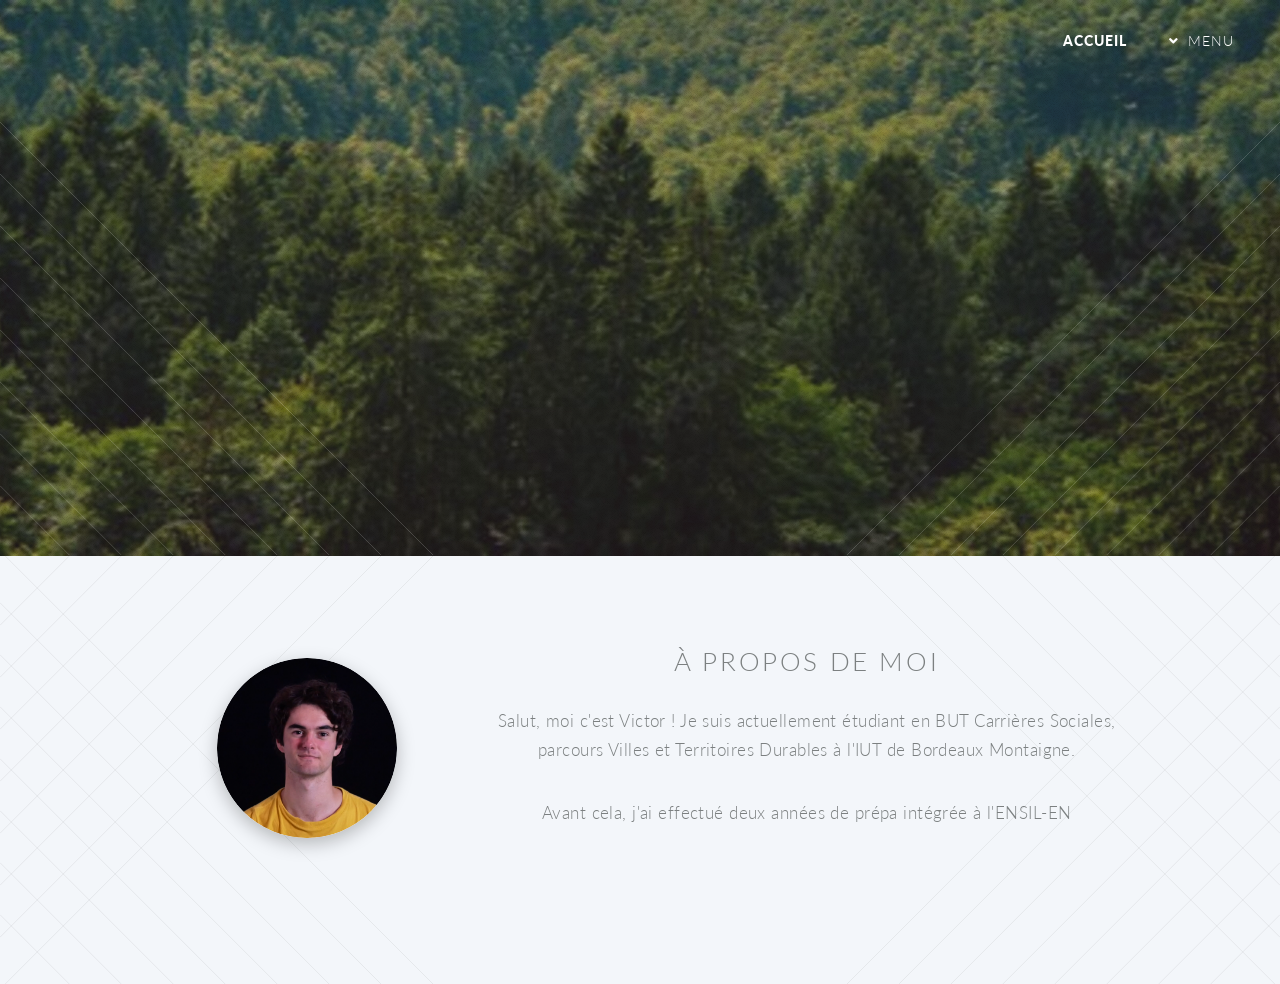
==== commit a9f30a8d: "Update index.html" ====
--- a/index.html
+++ b/index.html
@@ -1,95 +1,51 @@
 <!DOCTYPE HTML>
-<!--
-	Twenty by HTML5 UP
-	html5up.net | @ajlkn
-	Free for personal and commercial use under the CCA 3.0 license (html5up.net/license)
--->
 <html>
-	<head>
-		<meta charset="utf-8" />
-		<meta name="viewport" content="width=device-width, initial-scale=1, user-scalable=no" />
-		<link rel="stylesheet" href="assets/css/main.css" />
-		<noscript><link rel="stylesheet" href="assets/css/noscript.css" /></noscript>
-	</head>
-	<body class="index is-preload">
-		<div id="page-wrapper">
+<head>
+	<meta charset="utf-8" />
+	<meta name="viewport" content="width=device-width, initial-scale=1, user-scalable=no" />
+	<link rel="stylesheet" href="assets/css/main.css" />
+	<noscript><link rel="stylesheet" href="assets/css/noscript.css" /></noscript>
+	<title>Portfolio Victor</title>
+</head>
+<body class="index is-preload">
+	<div id="page-wrapper">
 
-			<!-- Header -->
-				<header id="header" class="alt">
-					<nav id="nav">
+		<!-- Header -->
+		<header id="header" class="alt">
+			<nav id="nav">
+				<ul>
+					<li class="current"><a href="index.html">Accueil</a></li>
+					<li class="submenu">
+						<a href="#">Menu</a>
 						<ul>
-							<li class="current"><a href="index.html">Accueil</a></li>
-							<li class="submenu">
-								<a href="#">Menu</a>
-								<ul>
-									<li><a href="left-sidebar.html">Mes études</a></li>
-									<li><a href="right-sidebar.html">Mes experiences</a></li>
-									<li><a href="no-sidebar.html">No Sidebar</a></li>
-									<li><a href="contact.html">Contact</a></li>
-									</li>
-								</ul>
-							
-					</nav>
+							<li><a href="left-sidebar.html">Mes études</a></li>
+							<li><a href="right-sidebar.html">Mes expériences</a></li>
+							<li><a href="contact.html">Contact</a></li>
+						</ul>
+					</li>
+				</ul>
+			</nav>
+		</header>
+
+		<!-- Banner -->
+		<section id="banner">
+			<div class="inner">
+				<header>
+					<h2>Portfolio <br>Victor <br>Thiébaut Pelgrain</h2>
 				</header>
+			</div>
+		</section>
 
-			<!-- Banner -->
-				<section id="banner">
-
-					<!--
-						".inner" is set up as an inline-block so it automatically expands
-						in both directions to fit whatever's inside it. This means it won't
-						automatically wrap lines, so be sure to use line breaks where
-						appropriate (<br />).
-					-->
-					<div class="inner">
-
-						<header>
-							<h2>Portfolio <br>Victor <br>Thiébaut Pelgrain</h2>
-						</footer>
-
+		<!-- Main -->
+		<article id="main">
+			<section class="wrapper style1 container special">
+				<div class="row aln-middle">
+					<div class="col-4" style="text-align: center;">
+						<div class="profile-pic">
+							<img src="images/victor1.png" alt="Victor" />
+						</div>
 					</div>
-
-				</section>
-
-			<!-- Main -->
-				<article id="main">
-
-			<!-- Section À propos de moi -->
-				<section class="wrapper style1 container special">
-					<div class="row aln-middle">
-						<div class="col-4" style="text-align: center;">
-							<div class="profile-pic">
-					<img src="images/victor1.png" alt="Victor" />
-				</div>
-			</div>
-			<div class="col-8">
+					<div class="col-8">
 						<h2>À propos de moi</h2>
-						<p> Salut, moi c'est Victor !
-Je suis actuellement étudiant en BUT Carrières Sociales, parcours Villes et Territoires Durables à l'IUT de Bordeaux Montaigne.
-Avant cela, j'ai effectué deux années de prépa intégrée à I'ENSIL-ENSCI (école d'ingénieurs à Limoges), après un bac général avec les spécialités mathématiques et physique-chimie.
-Mon parcours est atypique, entre sciences, technique et aujourd'hui sciences humaines et aménagement du territoire. Ce mélange m'aide à penser les villes de manière globale, avec curiosité et engagement.
-Je considère que la vie est une pièce de théâtre. Je fais du théâtre depuis plusieurs années, d'abord dans des compagnies, puis en théâtre d'improvisation avec une troupe étudiante. Le théâtre m'a appris à écouter, à m'adapter, à improviser, mais aussi à porter un regard sensible et décalé sur le monde. Comme le disait Shakespeare
-"Le monde entier est un théâtre, et tous, hommes et femmes, n'en sont que les acteurs."
-Le voyage à vélo est une autre manière pour moi d'explorer les territoires. J'ai réalisé plusieurs road-trips sur de longues distances, en autonomie. Voyager à vélo, c'est prendre le temps de traverser les paysages, de parler avec les habitants, de ressentir les reliefs et les transitions d'un territoire. C'est une expérience physique, mentale et humaine. Elle m'a appris la persévérance, l'orientation, l'autonomie et le goût du lien direct avec l'environnement.Ce portfolio regroupe ce que j'ai appris, ce que je sais faire, et ce que je suis en train de devenir. Il retrace mes études, mes expériences professionnelles, mes projets, mais aussi mes engagements personnels.
-</p>
-					</header>
-
-
-</html>
-
-
-
-
-
-
-
-
-
-
-
-
-
-
-
-
-
+						<p>Salut, moi c'est Victor ! Je suis actuellement étudiant en BUT Carrières Sociales, parcours Villes et Territoires Durables à l'IUT de Bordeaux Montaigne.</p>
+						<p>Avant cela, j'ai effectué deux années de prépa intégrée à l'ENSIL-EN
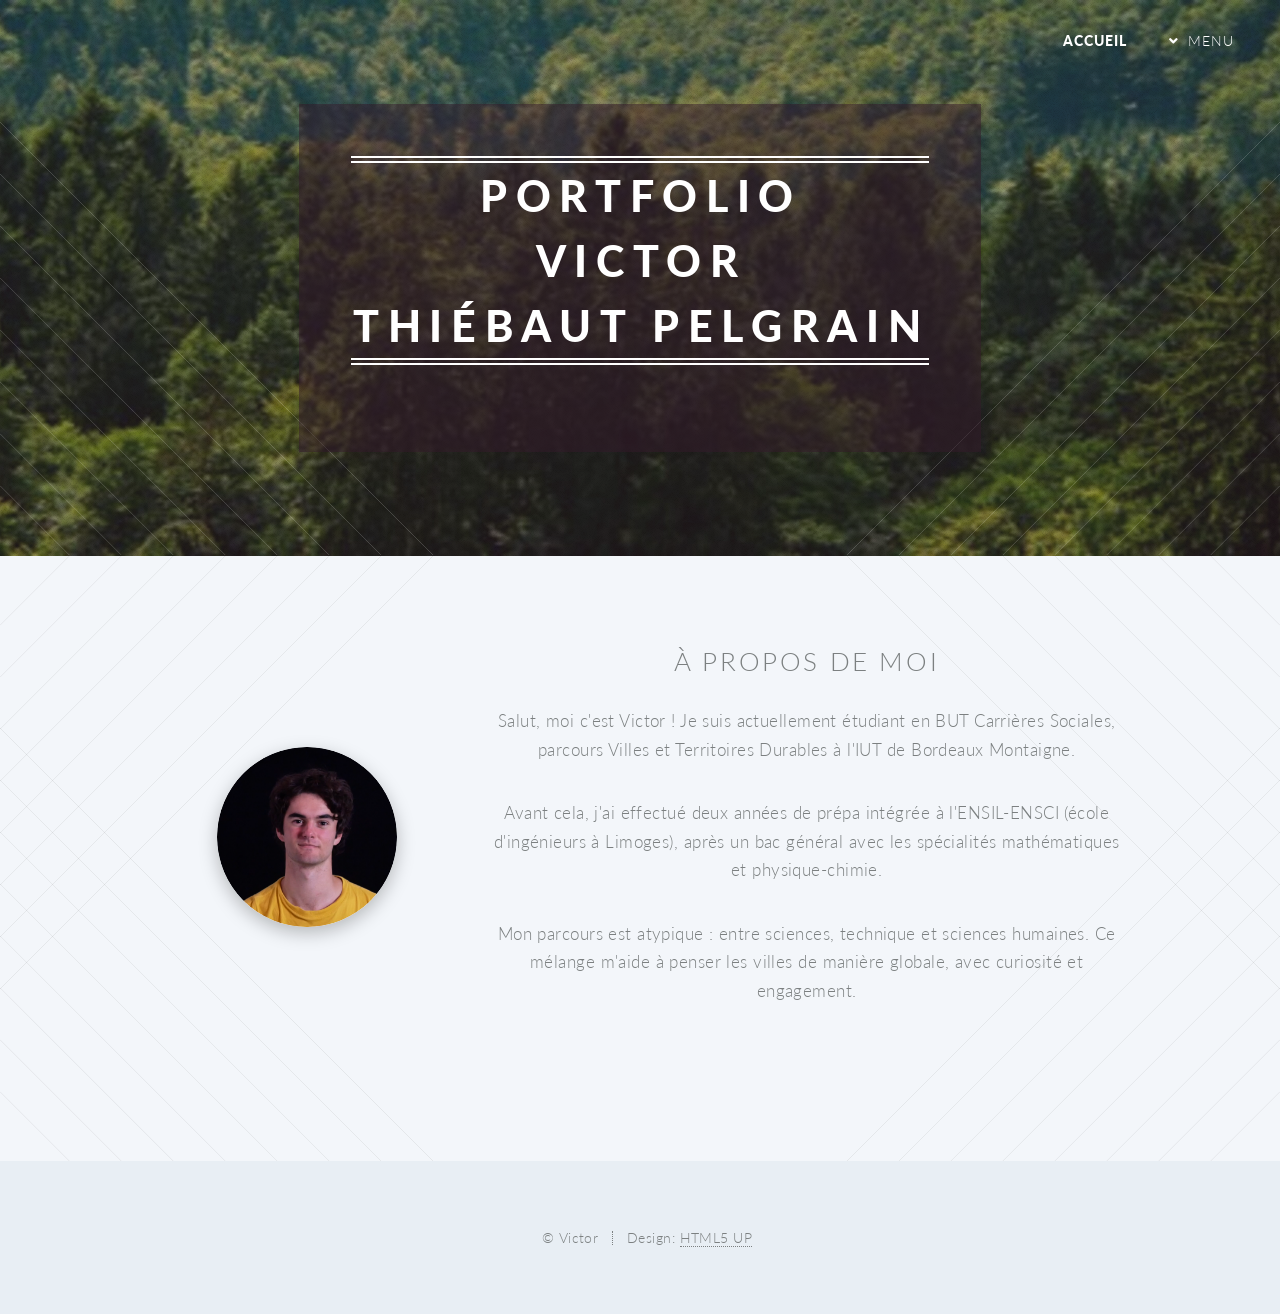
==== commit acbc1016: "Update index.html" ====
--- a/index.html
+++ b/index.html
@@ -48,4 +48,30 @@
 					<div class="col-8">
 						<h2>À propos de moi</h2>
 						<p>Salut, moi c'est Victor ! Je suis actuellement étudiant en BUT Carrières Sociales, parcours Villes et Territoires Durables à l'IUT de Bordeaux Montaigne.</p>
-						<p>Avant cela, j'ai effectué deux années de prépa intégrée à l'ENSIL-EN
+						<p>Avant cela, j'ai effectué deux années de prépa intégrée à l'ENSIL-ENSCI (école d'ingénieurs à Limoges), après un bac général avec les spécialités mathématiques et physique-chimie.</p>
+						<p>Mon parcours est atypique : entre sciences, technique et sciences humaines. Ce mélange m'aide à penser les villes de manière globale, avec curiosité et engagement.</p>
+					</div>
+				</div>
+			</section>
+		</article>
+
+		<!-- Footer -->
+		<footer id="footer">
+			<ul class="copyright">
+				<li>&copy; Victor</li><li>Design: <a href="http://html5up.net">HTML5 UP</a></li>
+			</ul>
+		</footer>
+
+	</div>
+
+	<!-- Scripts -->
+	<script src="assets/js/jquery.min.js"></script>
+	<script src="assets/js/jquery.dropotron.min.js"></script>
+	<script src="assets/js/jquery.scrolly.min.js"></script>
+	<script src="assets/js/jquery.scrollex.min.js"></script>
+	<script src="assets/js/browser.min.js"></script>
+	<script src="assets/js/breakpoints.min.js"></script>
+	<script src="assets/js/util.js"></script>
+	<script src="assets/js/main.js"></script>
+</body>
+</html>
